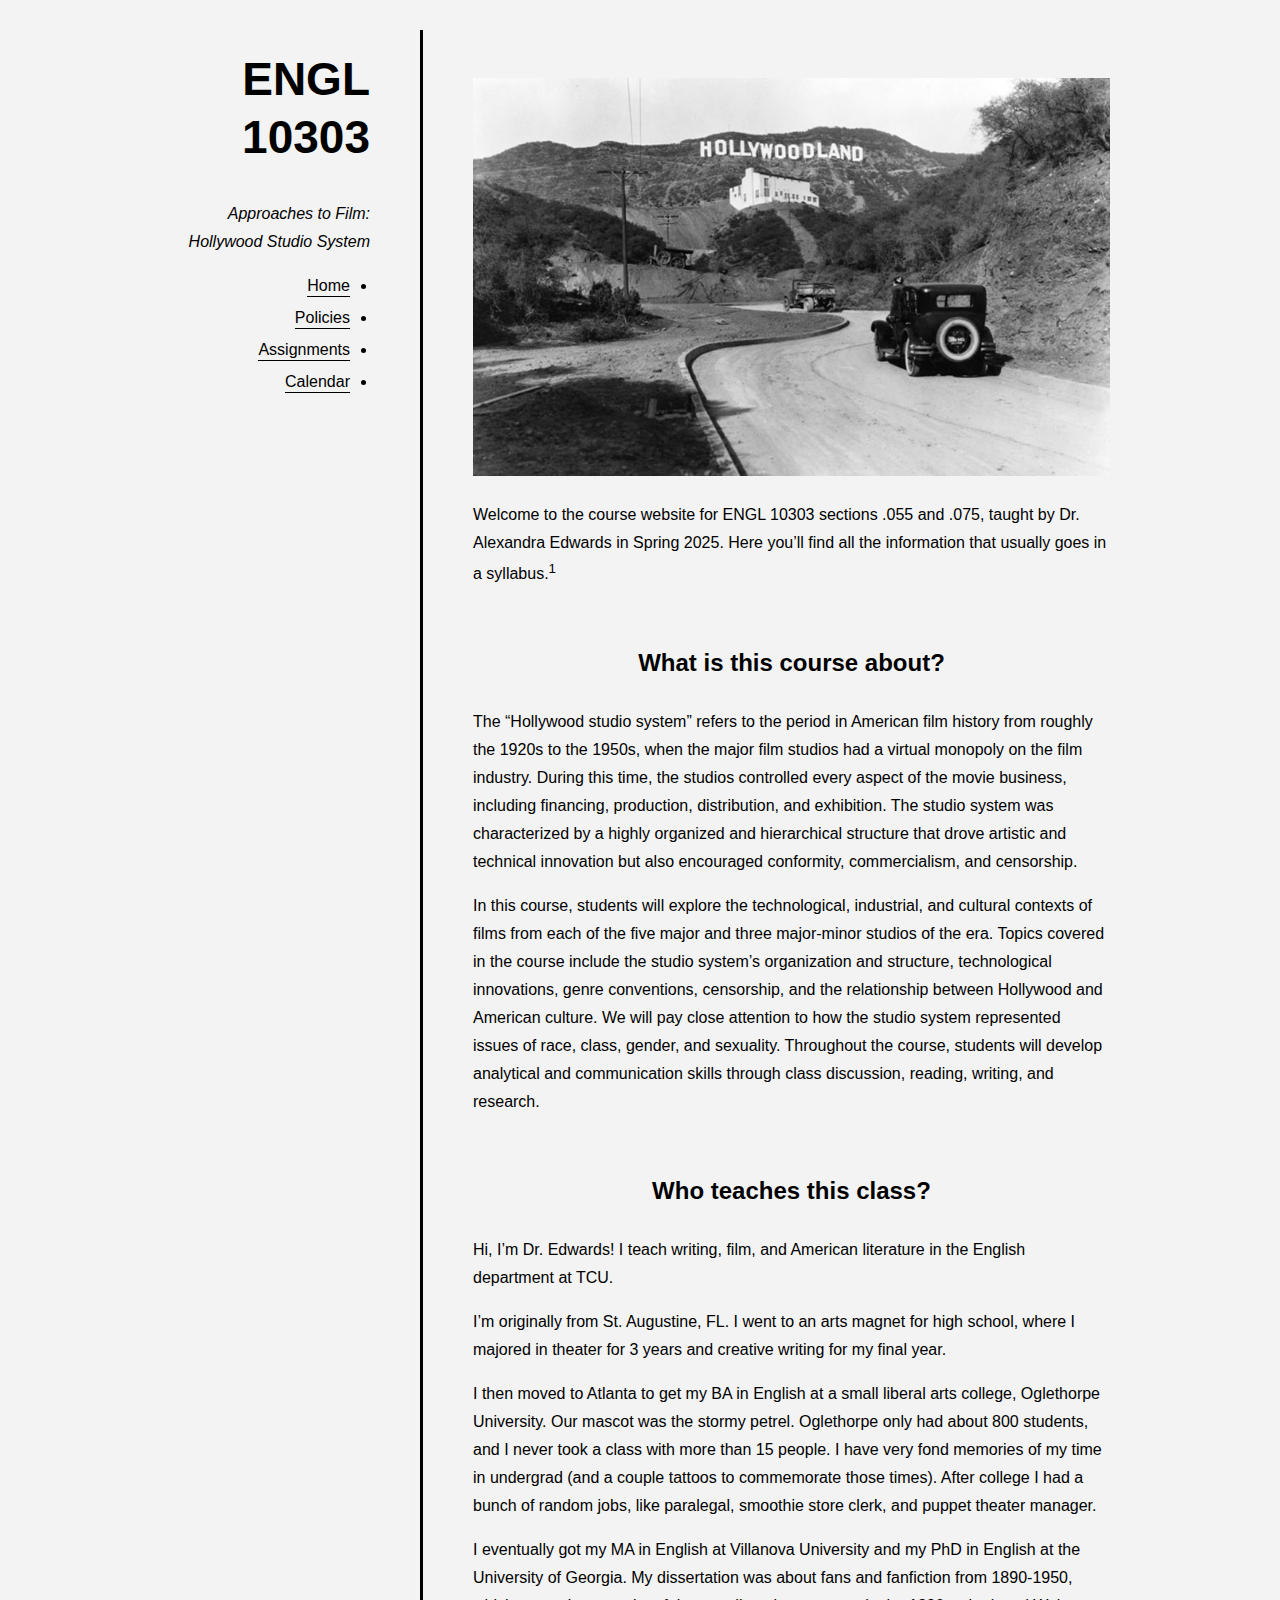
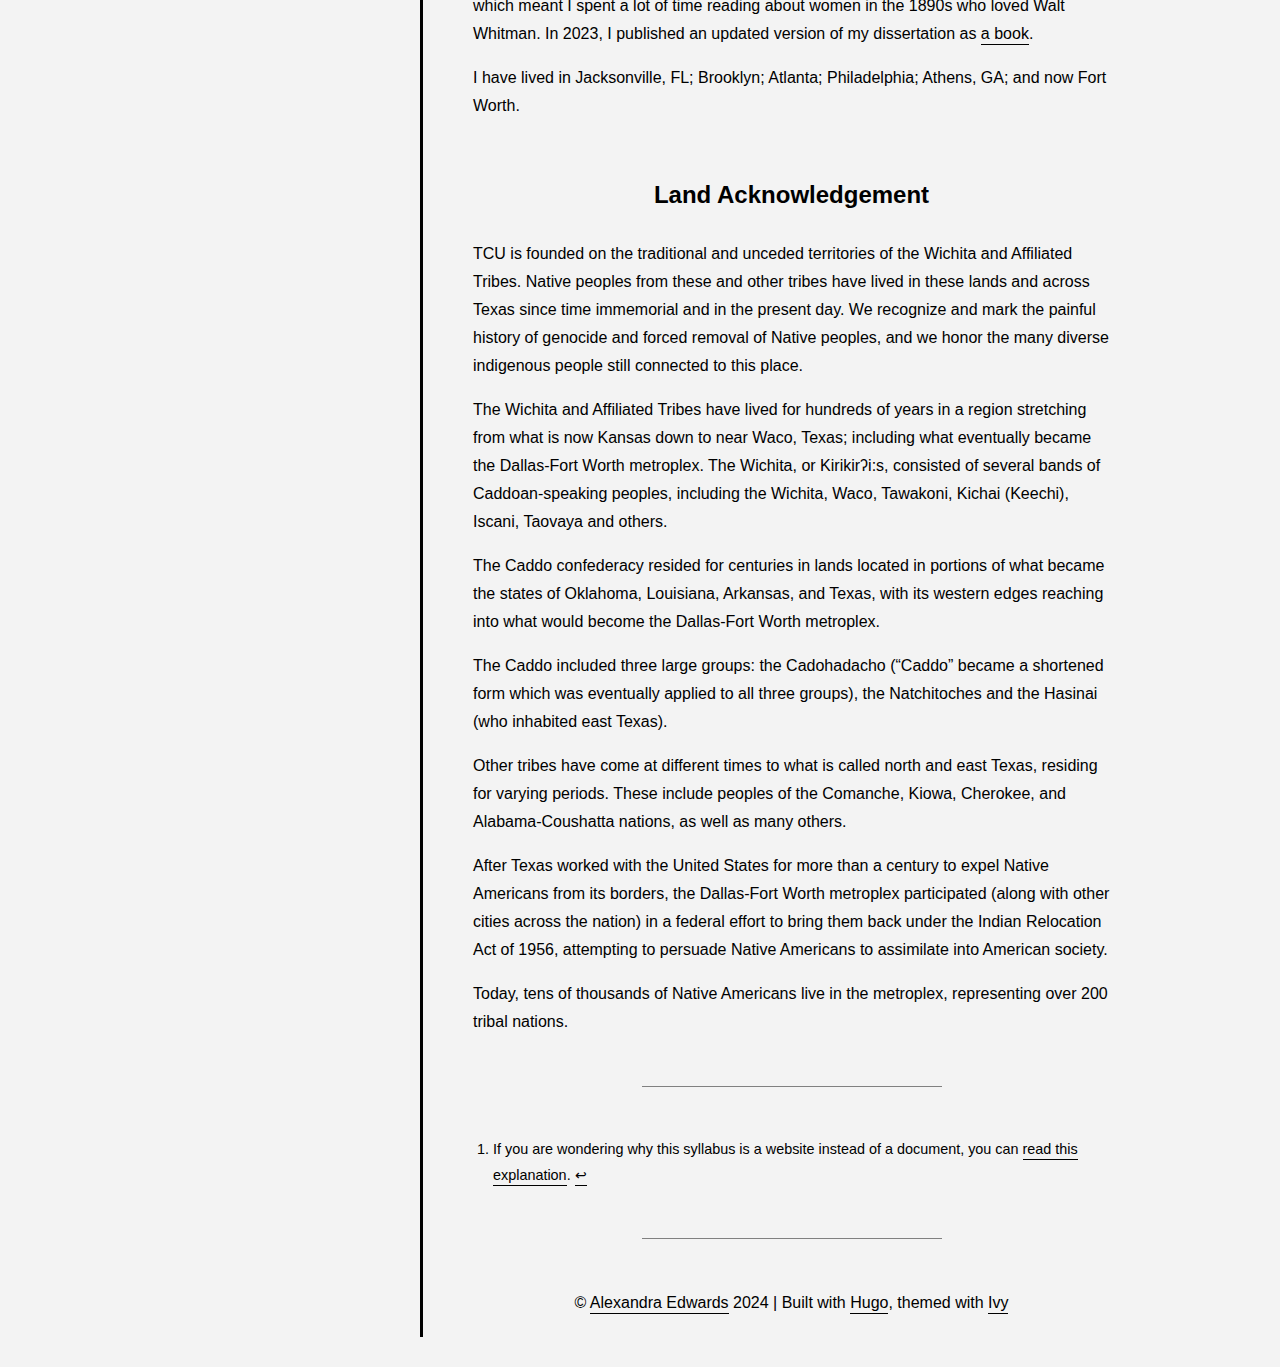
==== index.html @ 49431408 "Add files via upload" ====
<!DOCTYPE html>
<html lang="en-us">

  <head>
	<meta name="generator" content="Hugo 0.136.5">
    <meta charset="utf-8">
    <meta name="viewport" content="width=device-width, initial-scale=1">
    
    <title>ENGL 10303</title>
    <meta property="og:title" content="ENGL 10303">
    <meta property="og:type" content="website">
    
    <meta name="twitter:card" content="summary">

    
    
      
    

    
    <meta property="description" content="Approaches to Film: Hollywood Studio System">
    

    
    
    

    

    
    <link href="/index.xml" rel="alternate" type="application/rss+xml" title="ENGL 10303" />
    
    

    <link rel="stylesheet" href="/css/style.css" />
    <link rel="stylesheet" href="/css/fonts.css" />
    
  </head>
  <body class="home">
    <header class="masthead">
      <h1><a href="/">ENGL 10303</a></h1>

<p class="tagline">Approaches to Film: Hollywood Studio System</p>

      <nav class="menu">
  <input id="menu-check" type="checkbox" hidden/>
  <label id="menu-label" for="menu-check" class="unselectable" hidden>
    <span class="icon close-icon">✕</span>
    <span class="icon open-icon">☰</span>
    <span class="text">Menu</span>
  </label>
  <ul>
  
  
  <li class="active"><a href="/">Home</a></li>
  
  <li><a href="/policies/">Policies</a></li>
  
  <li><a href="/assignments/">Assignments</a></li>
  
  <li><a href="/calendar/">Calendar</a></li>
  
  
  </ul>
</nav>

    </header>

    <article class="main">
      <header class="title">
      

      </header>


<p><img src="/hollywoodland.jpg" alt="The Hollywoodland sign in the Hollywood Hills, around 1925"></p>
<p>Welcome to the course website for ENGL 10303 sections .055 and .075, taught by Dr. Alexandra Edwards in Spring 2025. Here you&rsquo;ll find all the information that usually goes in a syllabus.<sup id="fnref:1"><a href="#fn:1" class="footnote-ref" role="doc-noteref">1</a></sup></p>
<h2 id="what-is-this-course-about">What is this course about?</h2>
<p>The “Hollywood studio system” refers to the period in American film history from roughly the 1920s to the 1950s, when the major film studios had a virtual monopoly on the film industry. During this time, the studios controlled every aspect of the movie business, including financing, production, distribution, and exhibition. The studio system was characterized by a highly organized and hierarchical structure that drove artistic and technical innovation but also encouraged conformity, commercialism, and censorship.</p>
<p>In this course, students will explore the technological, industrial, and cultural contexts of films from each of the five major and three major-minor studios of the era. Topics covered in the course include the studio system&rsquo;s organization and structure, technological innovations, genre conventions, censorship, and the relationship between Hollywood and American culture. We will pay close attention to how the studio system represented issues of race, class, gender, and sexuality. Throughout the course, students will develop analytical and communication skills through class discussion, reading, writing, and research.</p>
<h2 id="who-teaches-this-class">Who teaches this class?</h2>
<p>Hi, I’m Dr. Edwards! I teach writing, film, and American literature in the English department at TCU.</p>
<p>I’m originally from St. Augustine, FL. I went to an arts magnet for high school, where I majored in theater for 3 years and creative writing for my final year.</p>
<p>I then moved to Atlanta to get my BA in English at a small liberal arts college, Oglethorpe University. Our mascot was the stormy petrel. Oglethorpe only had about 800 students, and I never took a class with more than 15 people. I have very fond memories of my time in undergrad (and a couple tattoos to commemorate those times). After college I had a bunch of random jobs, like paralegal, smoothie store clerk, and puppet theater manager.</p>
<p>I eventually got my MA in English at Villanova University and my PhD in English at the University of Georgia. My dissertation was about fans and fanfiction from 1890-1950, which meant I spent a lot of time reading about women in the 1890s who loved Walt Whitman. In 2023, I published an updated version of my dissertation as <a href="http://beforefanfiction.com">a book</a>.</p>
<p>I have lived in Jacksonville, FL; Brooklyn; Atlanta; Philadelphia; Athens, GA; and now Fort Worth.</p>
<h2 id="land-acknowledgement">Land Acknowledgement</h2>
<p>TCU is founded on the traditional and unceded territories of the Wichita and Affiliated Tribes. Native peoples from these and other tribes have lived in these lands and across Texas since time immemorial and in the present day. We recognize and mark the painful history of genocide and forced removal of Native peoples, and we honor the many diverse indigenous people still connected to this place.</p>
<p>The Wichita and Affiliated Tribes have lived for hundreds of years in a region stretching from what is now Kansas down to near Waco, Texas; including what eventually became the Dallas-Fort Worth metroplex. The Wichita, or Kirikirʔi:s, consisted of several bands of Caddoan-speaking peoples, including the Wichita, Waco, Tawakoni, Kichai (Keechi), Iscani, Taovaya and others.</p>
<p>The Caddo confederacy resided for centuries in lands located in portions of what became the states of Oklahoma, Louisiana, Arkansas, and Texas, with its western edges reaching into what would become the Dallas-Fort Worth metroplex.</p>
<p>The Caddo included three large groups: the Cadohadacho (“Caddo” became a shortened form which was eventually applied to all three groups), the Natchitoches and the Hasinai (who inhabited east Texas).</p>
<p>Other tribes have come at different times to what is called north and east Texas, residing for varying periods. These include peoples of the Comanche, Kiowa, Cherokee, and Alabama-Coushatta nations, as well as many others.</p>
<p>After Texas worked with the United States for more than a century to expel Native Americans from its borders, the Dallas-Fort Worth metroplex participated (along with other cities across the nation) in a federal effort to bring them back under the Indian Relocation Act of 1956, attempting to persuade Native Americans to assimilate into American society.</p>
<p>Today, tens of thousands of Native Americans live in the metroplex, representing over 200 tribal nations.</p>
<div class="footnotes" role="doc-endnotes">
<hr>
<ol>
<li id="fn:1">
<p>If you are wondering why this syllabus is a website instead of a document, you can <a href="">read this explanation</a>.&#160;<a href="#fnref:1" class="footnote-backref" role="doc-backlink">&#x21a9;&#xfe0e;</a></p>
</li>
</ol>
</div>


<ul>
  
</ul>

  <footer>
  
  

  
  <hr>
  <div class="copyright">© <a href="https://nonmodernist.com">Alexandra Edwards</a> 2024 | Built with <a href="https://gohugo.io">Hugo</a>, themed with <a href="https://github.com/yihui/hugo-ivy">Ivy</a></div>
  
  </footer>
  </article>
  
  </body>
</html>
---- css/style.css ----
/* Micro Reset */

html {
  font-size: 100%;
  -webkit-text-size-adjust: 100%;
  -ms-text-size-adjust: 100%;
  box-sizing: border-box;
}

*, *:before, *:after {
  box-sizing: inherit;
}

body {
  margin: 0;
  padding: 0;
}

button, input, select, textarea, label {
  margin: 0;
  padding: 0;
  font-family: inherit;
  font-size: inherit;
}

img {
  max-width: 100%;
}

/* Typography */

body {
  line-height: 1.75;
  background-color: #f3f3f3;
}

.title * {
  font-weight: 500;
}

h1, h2 {
  padding: 0;
  margin: 60px 0 30px;
  line-height: 1.25;
  text-align: center;
}

h1 {
  font-size: 32px;
}

h2 {
  font-size: 24px;
}

blockquote {
  margin: 1em 0;
  padding: 0 2em;
  border-left: 3px solid #ddd;
}

/* Code */

pre, code {
  font-size: .9em;
}

pre code {
  display: block;
  border: 1px solid #ddd;
  box-shadow: 5px 5px 5px #eee;
  padding: 1em;
  overflow-x: auto;
  line-height: 1.75;
}

code {
  background: #f9f9f9;
}

pre code {
  background: none;
}

/* Lists */

ul, ol {
  padding: 0 0 0 20px;
}

li {
  margin: 4px 0;
  padding: 0;
}

/* Links */

a {
  color: black;
  text-decoration: none;
  padding-bottom: 2px;
  border-bottom: 1px solid;
}

a:hover {
}

sup a {
  border-bottom: none;
}

/* Miscellanea */

hr {
  display: block;
  height: 1px;
  border: 0;
  border-top: 1px solid;
  margin: 50px auto;
  padding: 0;
  max-width: 300px;
}

.copyright {
  text-align: center;
}

.post-nav {
  display: flex;
  justify-content: space-between;
  font-weight: bold;
}

.nav-next {
  margin-left: 1em;
  text-align: right;
}

.nav-prev {
  margin-right: 1em;
}

.comments {
  margin-top: 20px;
}

/* Layout */

body {
  width: 960px;
  margin: 0 auto;
  padding: 30px 0;
}

.masthead {
  width: 260px;
  padding: 20px 50px 20px 10px;
  float: left;
}

.main {
  width: 700px;
  padding: 32px 10px 20px 50px;
  margin-left: 260px;
  border-left: 3px solid black;
  min-height: calc(100vh - 60px);
}

/* Masthead */

.masthead h1 {
  margin-top: 0;
  margin-bottom: 34px;
  padding: 0;
  text-align: right;
  font-size: 46px;
  line-height: 58px;
}

.masthead h1 a {
  border-bottom: none;
}

.masthead .tagline {
  font-style: italic;
  text-align: right;
}

.masthead .menu {
  margin-right: 20px;
  direction: rtl;
}

.masthead .menu a {
  direction: ltr;
}

.masthead .menu ul ul {
  list-style: none;
  margin-left: 10px;
  margin-right: 10px;
}

.masthead .menu li li::before {
  content: "•\00a\000a0\00a0"
}

#menu-check {
  display: none;
}

#menu-label {
  display: none;
}

/* Main */

.main .title h1 {
  margin-top: 0;
  margin-bottom: 40px;
}

.title h3 {
  text-align: center;
}

.subtitle {
  color: #666;
}

/* Footnotes */

.footnotes {
  font-size: .9em;
}

/* Tables */

table {
  margin: auto;
  border-top: 1px solid #666;
  border-bottom: 1px solid #666;
}

table thead th {
  border-bottom: 1px solid #666;
}

th, td {
  padding: 5px;
}

thead, tfoot, tr:nth-child(even) {
  background: #f8f8f8;
}

/**
 * Utility Styles
 */

.unselectable {
  -webkit-user-select: none;
  -moz-user-select: none;
  -ms-user-select: none;
  user-select: none;
}

/**
 * -------------------------------------------------------------------------
 *  Media Queries
 * -------------------------------------------------------------------------
 *
 * The @viewport tag does the same thing as
 *
 *   <meta name="viewport" content="width=device-width">
 *
 * but in the future W3C standard way. The -ms- prefix is required for
 * IE10+ to render responsive styling in Windows 8 "snapped" views;
 * IE10+ does not honour the meta tag.
 */

@-ms-viewport {
  width: device-width;
}

@viewport {
  width: device-width;
}

/* Tablet screens and smaller */

@media screen and (max-width: 960px) {

  body {
    width: auto;
    max-width: 700px;
  }

  .masthead {
    width: auto;
    float: none;
    padding: 20px 0 60px;
    text-align: center;
    margin-left: 10px;
    margin-right: 10px;
    border-bottom: 3px solid black;
  }

  .main {
    width: auto;
    padding: 40px 10px;
    margin-left: 0;
    border-left: none;
    min-height: auto;
  }

  .masthead h1 {
    text-align: center;
  }

  .masthead .tagline {
    text-align: center;
  }

  .masthead .menu {
    direction: ltr;
    max-width: 300px;
    margin-left: auto;
    margin-right: auto;
  }

  .masthead .menu ul {
    text-align: left;
    margin: 0;
    padding: 0;
  }

  .masthead .menu ul ul {
    margin: 0;
  }

  .masthead .menu li {
    border-bottom: 1px solid;
    list-style: none;
    margin: 0;
    padding: 0;
  }

  .masthead .menu li:first-child {
    border-top: 1px solid;
  }

  .masthead .menu li li:last-child {
    border-bottom: none;
  }

  .masthead .menu a {
    display: block;
    padding: 15px 20px;
    border-bottom: none;
  }

  .masthead .menu li li a {
    padding-left: 30px;
  }

  .masthead .menu li li::before {
    content: none;
  }

  .masthead .menu li li a::before {
    content: "•\00a0\00a0\00a0";
  }

  #menu-label {
    display: inline-block;
    padding: 0 20px;
    height: 50px;
    border: 1px solid;
    cursor: pointer;
    line-height: 50px;
    color: #333;
    font-size: 20px;
    margin-top: 10px;
  }

  #menu-label:hover, #menu-label:focus {
    border: 1px solid #888;
  }

  #menu-label .icon {
    padding-right: 8px;
    width: 30px;
  }

  #menu-check ~ label .close-icon {
    display: none;
  }

  #menu-check ~ label .open-icon {
    display: inline-block;
  }

  #menu-check:checked ~ label .close-icon {
    display: inline-block;
  }

  #menu-check:checked ~ label .open-icon {
    display: none;
  }

  #menu-check ~ ul {
    display: none;
  }

  #menu-check:checked ~ ul {
    display: block;
    margin-top: 50px;
    margin-bottom: 0;
  }
}

/* Landscape phone screens and smaller */

@media screen and (max-width: 720px) {
}

/* Portrait phone screens */

@media screen and (max-width: 480px) {

  body {
    font-size: 16px;
  }

  h1 {
    font-size: 28px;
  }

  h2 {
    font-size: 18px;
  }

  h3, h4, h5, h6 {
    font-size: 16px;
  }

  pre, code {
    font-size: 12px;
  }

  .masthead {
    padding-top: 0;
  }

}
---- css/fonts.css ----
body {
  font-family: Optima, 'Lucida Sans', Calibri, Candara, Arial, 'source-han-serif-sc', 'Source Han Serif SC', 'Source Han Serif CN', 'Source Han Serif TC', 'Source Han Serif TW', 'Source Han Serif', 'Noto Serif CJK SC', 'Songti SC', 'Microsoft YaHei', sans-serif;
}
code {
  font-family: "Lucida Console", 'Andale Mono', 'STKaiti', 'KaiTi', 'SimKai', monospace;
}
pre code {
  font-family: Consolas, "Lucida Console", Monaco, 'STKaiti', 'KaiTi', 'SimKai', monospace;
}
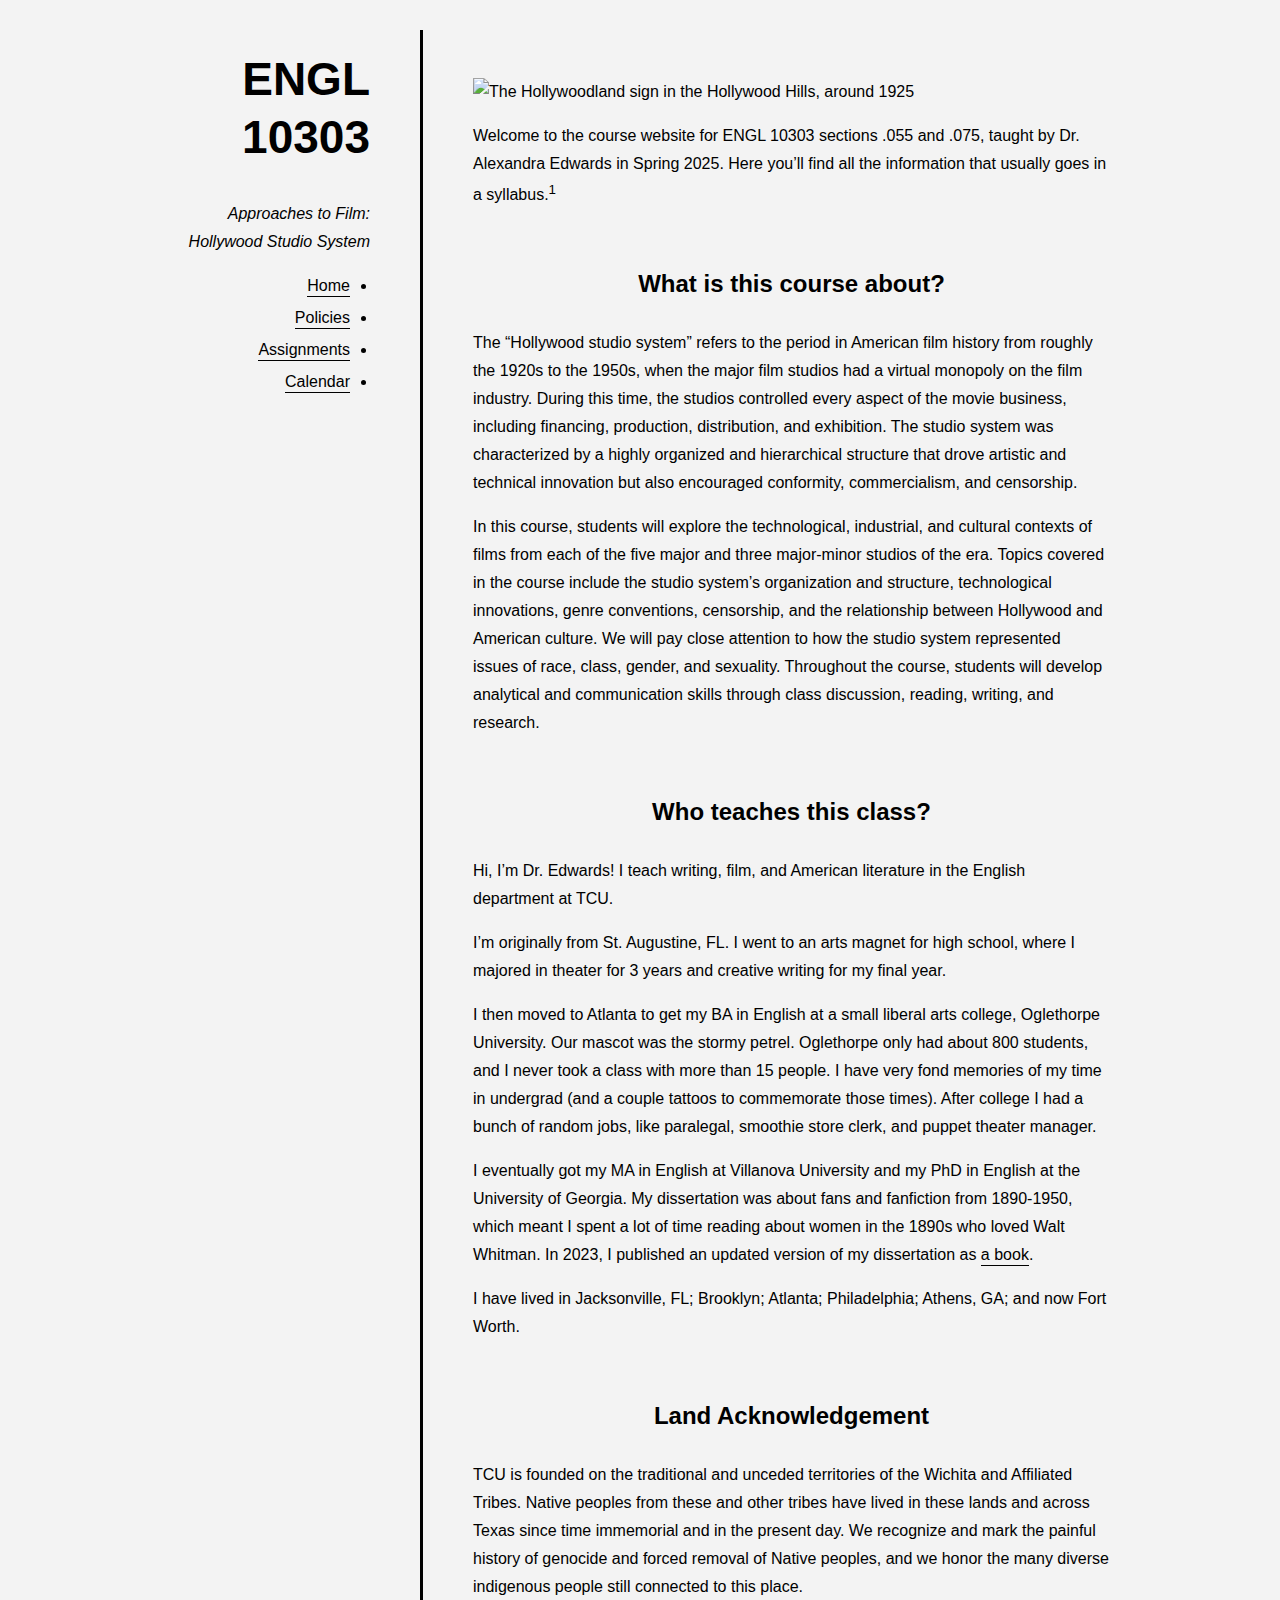
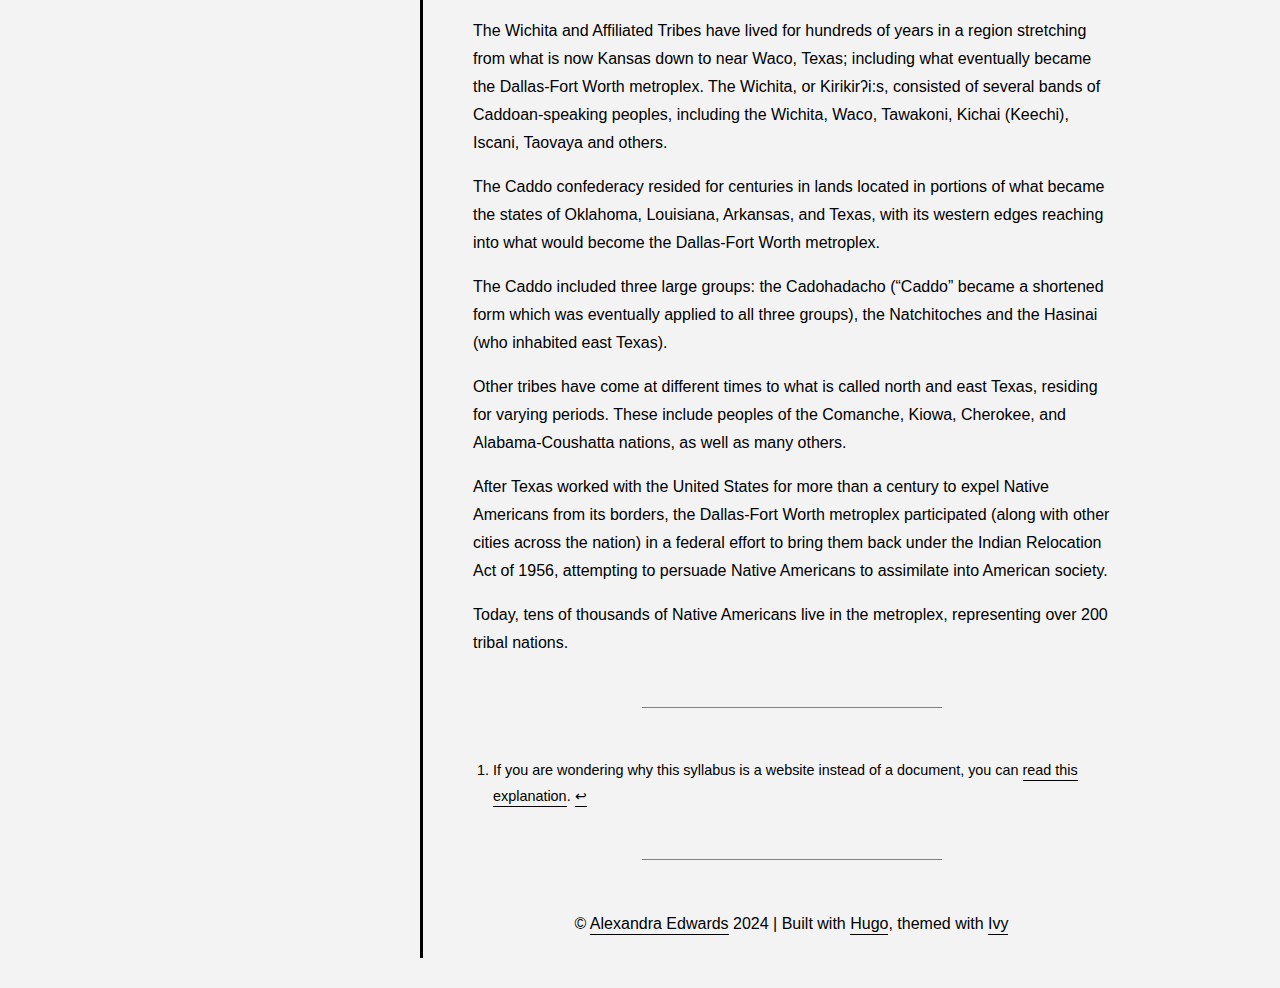
==== commit b895a373: "Add files via upload" ====
--- a/index.html
+++ b/index.html
@@ -6,9 +6,8 @@
     <meta charset="utf-8">
     <meta name="viewport" content="width=device-width, initial-scale=1">
     
-    <title>ENGL 10303</title>
-    <meta property="og:title" content="ENGL 10303">
-    <meta property="og:type" content="website">
+    <title>Home - ENGL 10303</title>
+    <meta property="og:title" content="Home - ENGL 10303">
     
     <meta name="twitter:card" content="summary">
 
@@ -18,7 +17,12 @@
     
 
     
-    <meta property="description" content="Approaches to Film: Hollywood Studio System">
+      
+      <meta property="description" content="
+Welcome to the course website for ENGL 10303 sections .055 and .075, taught by Dr. Alexandra Edwards in Spring 2025. Here you&rsquo;ll find all the information that usually goes in a syllabus.1 &amp;hellip;">
+      <meta property="og:description" content="
+Welcome to the course website for ENGL 10303 sections .055 and .075, taught by Dr. Alexandra Edwards in Spring 2025. Here you&rsquo;ll find all the information that usually goes in a syllabus.1 &amp;hellip;">
+      
     
 
     
@@ -28,7 +32,7 @@
     
 
     
-    <link href="/index.xml" rel="alternate" type="application/rss+xml" title="ENGL 10303" />
+    <link href="/engl10303/index.xml" rel="alternate" type="application/rss+xml" title="ENGL 10303" />
     
     
 
@@ -52,13 +56,13 @@
   <ul>
   
   
-  <li class="active"><a href="/">Home</a></li>
+  <li class="active"><a href="/engl10303/">Home</a></li>
   
-  <li><a href="/policies/">Policies</a></li>
+  <li><a href="/engl10303/policies/">Policies</a></li>
   
-  <li><a href="/assignments/">Assignments</a></li>
+  <li><a href="/engl10303/assignments/">Assignments</a></li>
   
-  <li><a href="/calendar/">Calendar</a></li>
+  <li><a href="/engl10303/calendar/">Calendar</a></li>
   
   
   </ul>
@@ -73,7 +77,7 @@
       </header>
 
 
-<p><img src="/hollywoodland.jpg" alt="The Hollywoodland sign in the Hollywood Hills, around 1925"></p>
+<p><img src="engl10303/hollywoodland.jpg" alt="The Hollywoodland sign in the Hollywood Hills, around 1925"></p>
 <p>Welcome to the course website for ENGL 10303 sections .055 and .075, taught by Dr. Alexandra Edwards in Spring 2025. Here you&rsquo;ll find all the information that usually goes in a syllabus.<sup id="fnref:1"><a href="#fn:1" class="footnote-ref" role="doc-noteref">1</a></sup></p>
 <h2 id="what-is-this-course-about">What is this course about?</h2>
 <p>The “Hollywood studio system” refers to the period in American film history from roughly the 1920s to the 1950s, when the major film studios had a virtual monopoly on the film industry. During this time, the studios controlled every aspect of the movie business, including financing, production, distribution, and exhibition. The studio system was characterized by a highly organized and hierarchical structure that drove artistic and technical innovation but also encouraged conformity, commercialism, and censorship.</p>
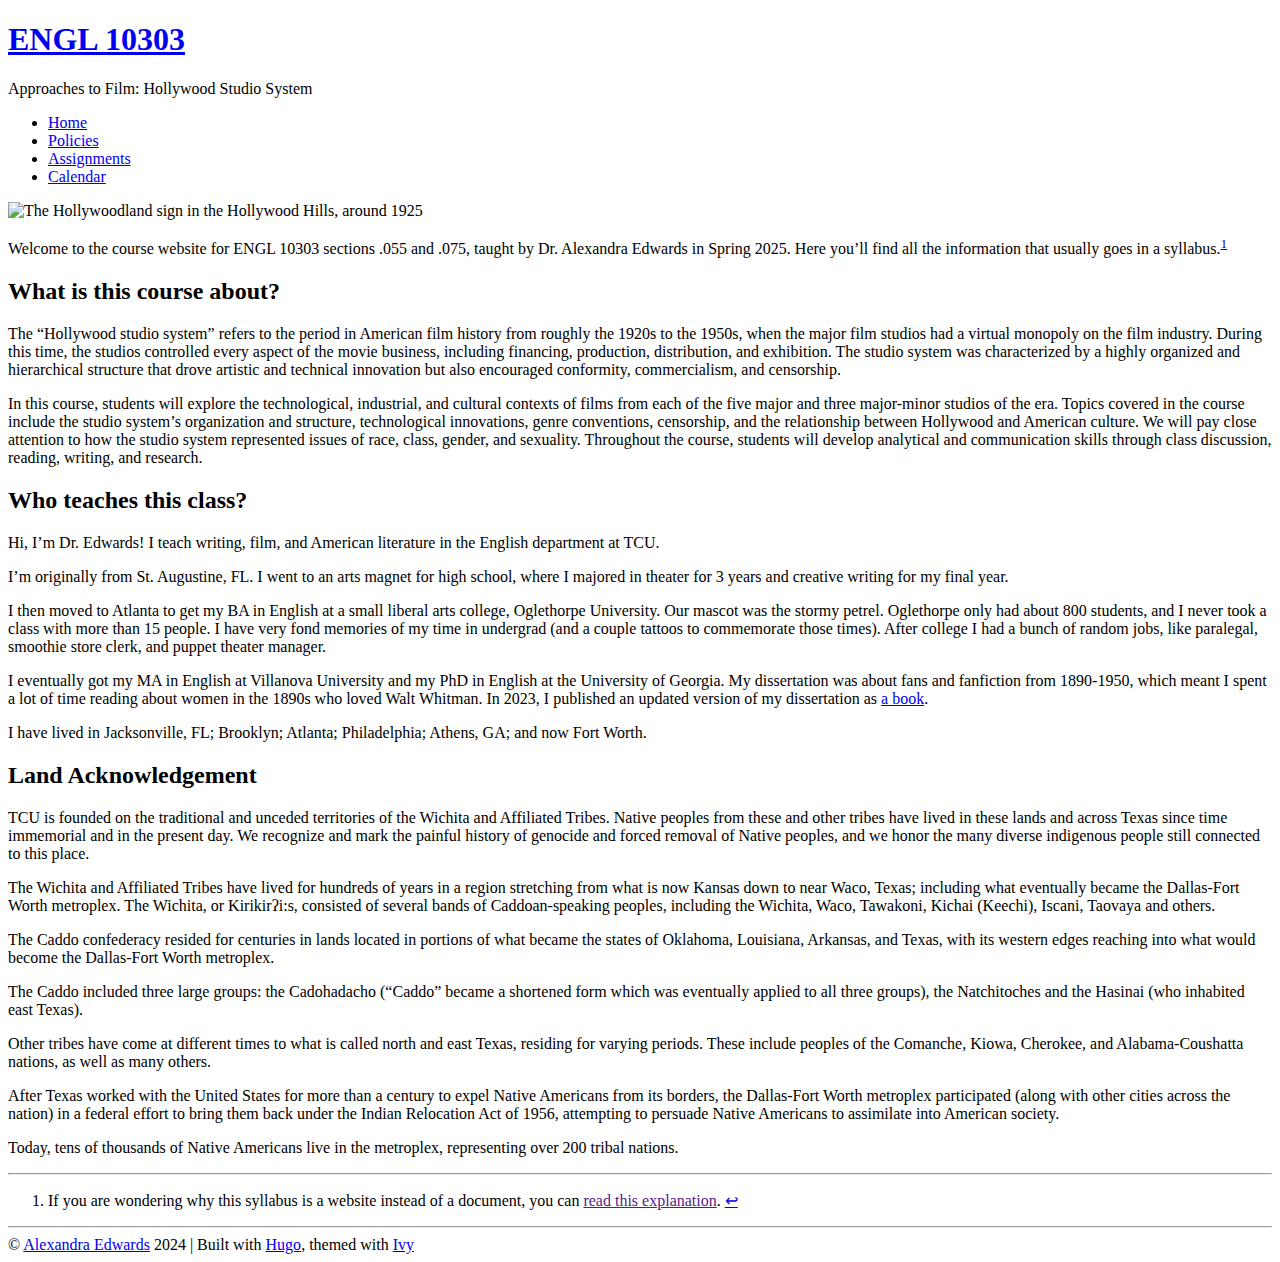
==== commit af1d1718: "Update index.html" ====
--- a/index.html
+++ b/index.html
@@ -36,8 +36,8 @@
     
     
 
-    <link rel="stylesheet" href="/css/style.css" />
-    <link rel="stylesheet" href="/css/fonts.css" />
+    <link rel="stylesheet" href="/engl10303/css/style.css" />
+    <link rel="stylesheet" href="/engl10303/css/fonts.css" />
     
   </head>
   <body class="home">
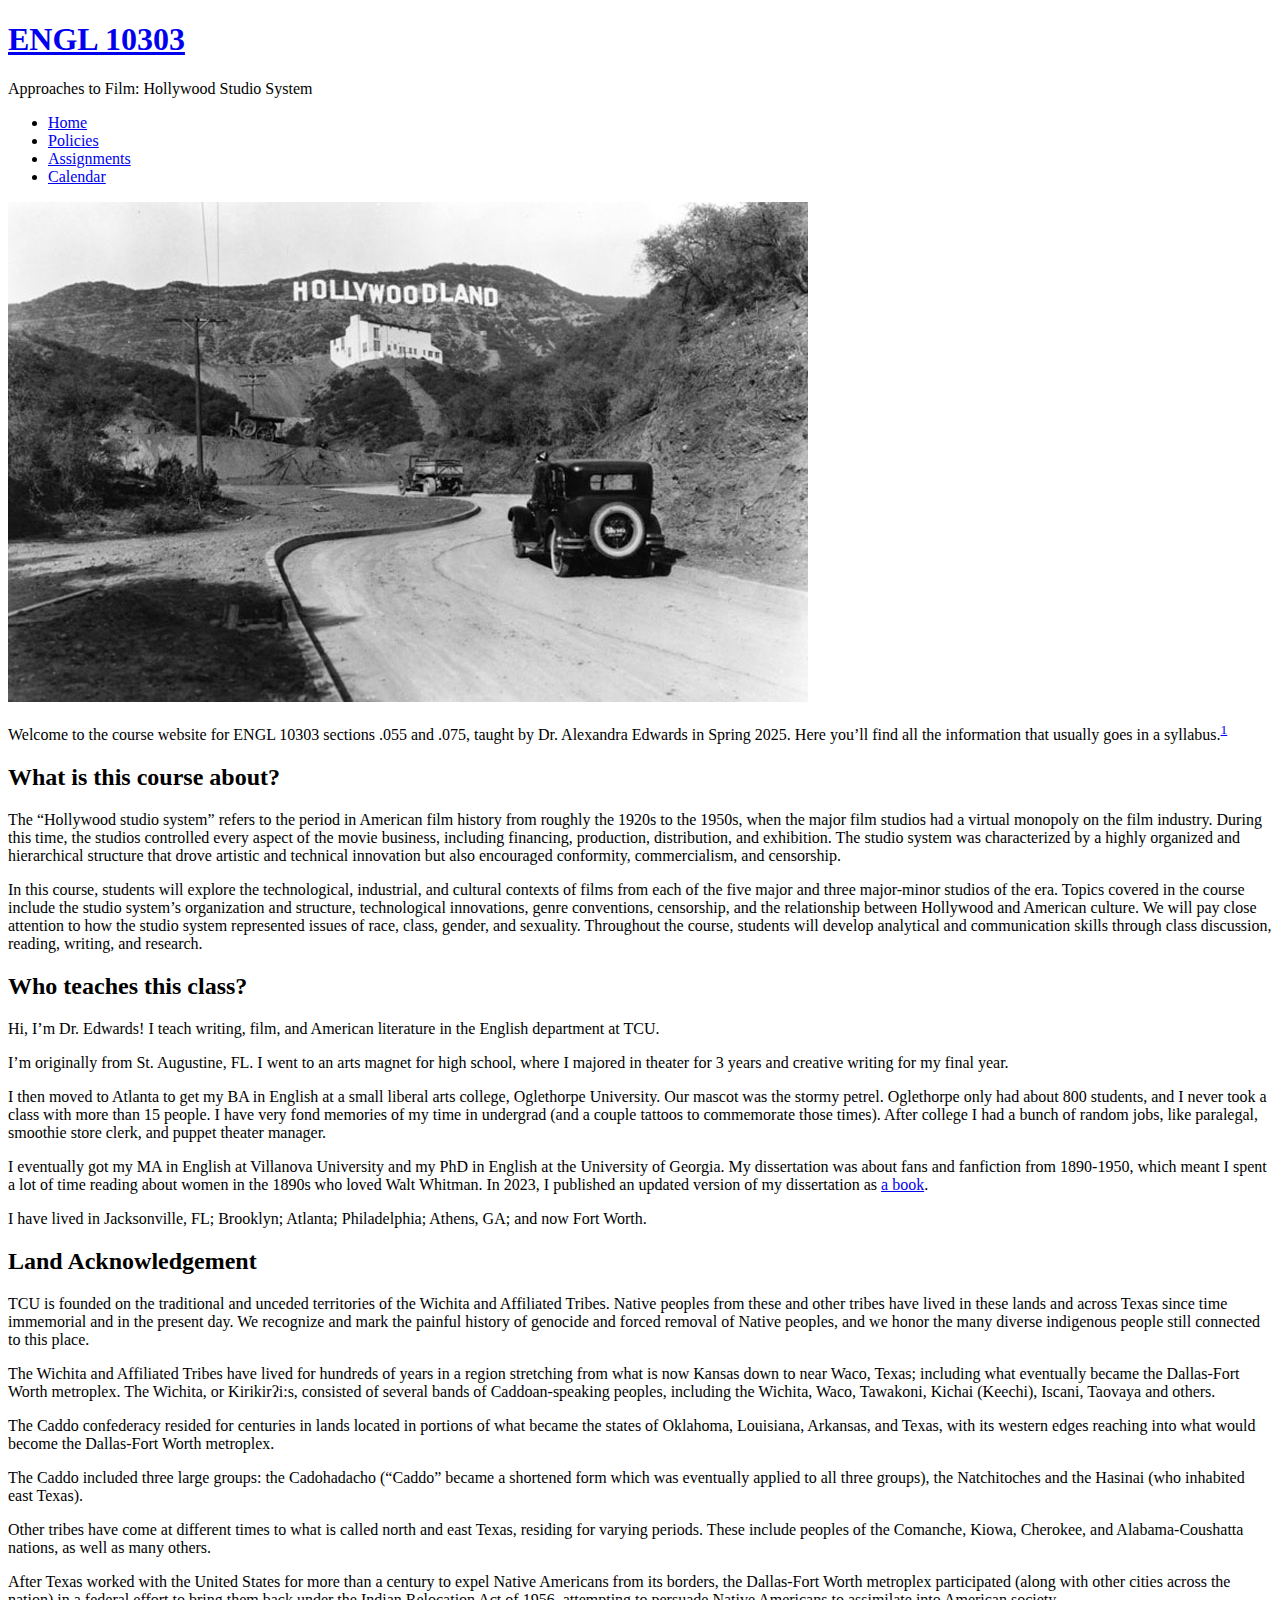
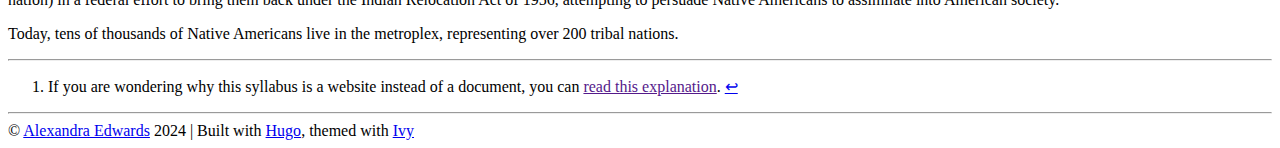
==== commit 387efdde: "Add files via upload" ====
--- a/index.html
+++ b/index.html
@@ -77,7 +77,7 @@
       </header>
 
 
-<p><img src="engl10303/hollywoodland.jpg" alt="The Hollywoodland sign in the Hollywood Hills, around 1925"></p>
+<p><img src="/hollywoodland.jpg" alt="The Hollywoodland sign in the Hollywood Hills, around 1925"></p>
 <p>Welcome to the course website for ENGL 10303 sections .055 and .075, taught by Dr. Alexandra Edwards in Spring 2025. Here you&rsquo;ll find all the information that usually goes in a syllabus.<sup id="fnref:1"><a href="#fn:1" class="footnote-ref" role="doc-noteref">1</a></sup></p>
 <h2 id="what-is-this-course-about">What is this course about?</h2>
 <p>The “Hollywood studio system” refers to the period in American film history from roughly the 1920s to the 1950s, when the major film studios had a virtual monopoly on the film industry. During this time, the studios controlled every aspect of the movie business, including financing, production, distribution, and exhibition. The studio system was characterized by a highly organized and hierarchical structure that drove artistic and technical innovation but also encouraged conformity, commercialism, and censorship.</p>
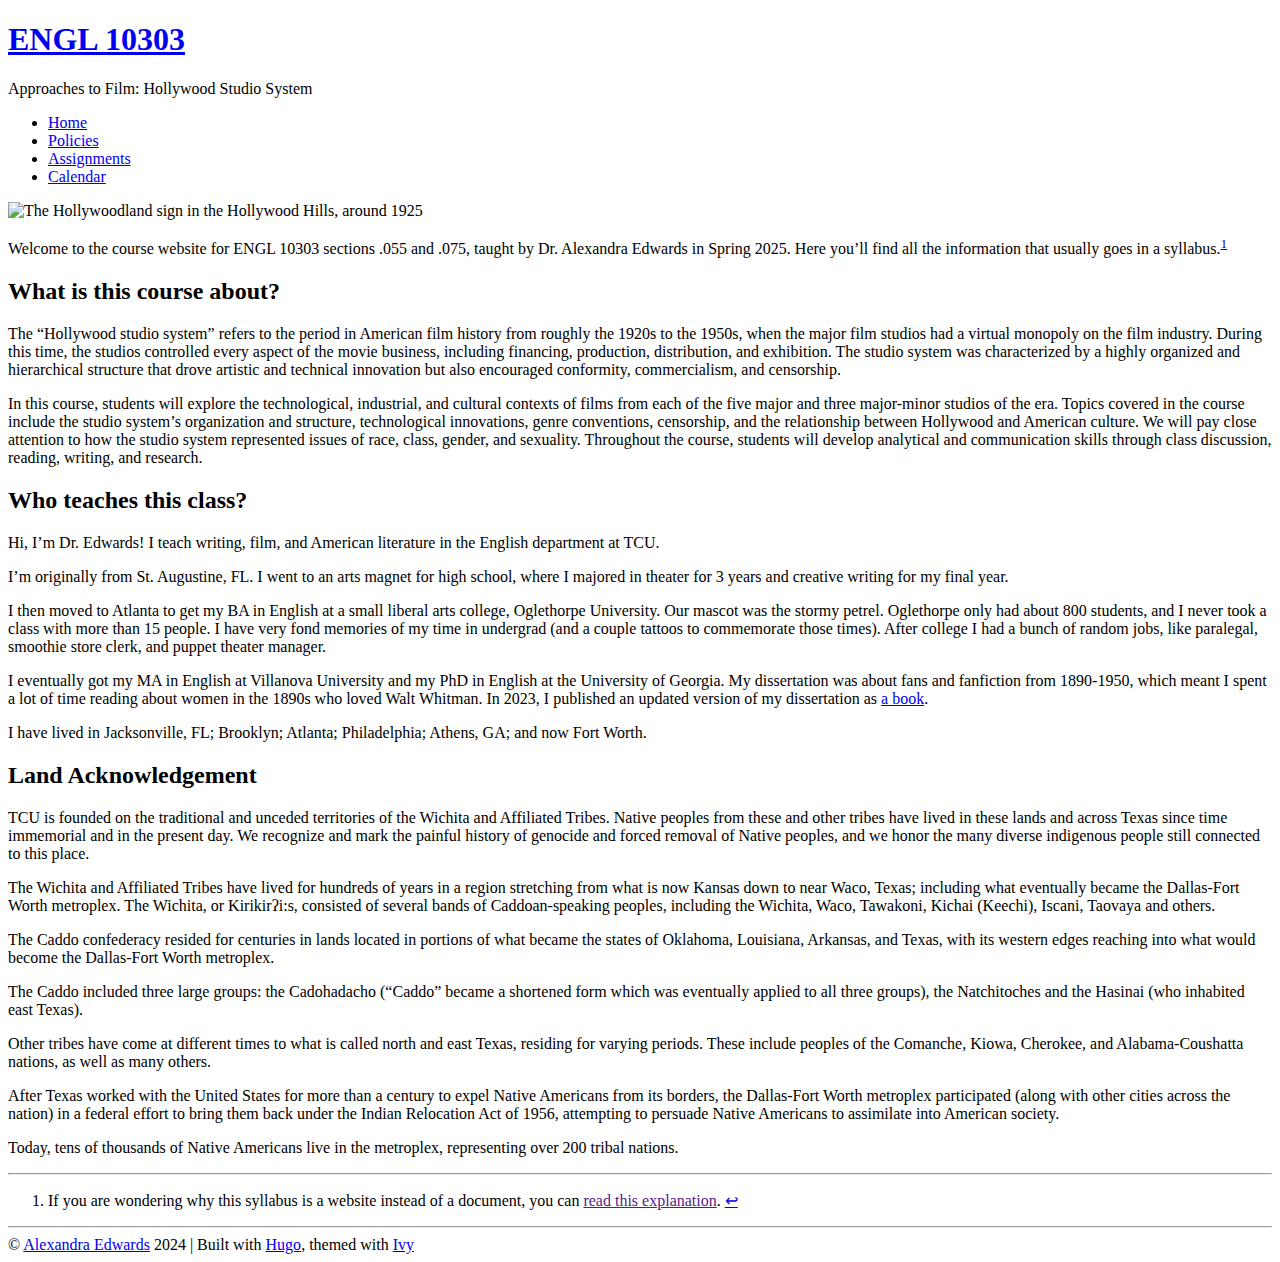
==== commit 69d488fe: "fix image load" ====
--- a/index.html
+++ b/index.html
@@ -77,7 +77,7 @@
       </header>
 
 
-<p><img src="/hollywoodland.jpg" alt="The Hollywoodland sign in the Hollywood Hills, around 1925"></p>
+<p><img src="/engl10303/hollywoodland.jpg" alt="The Hollywoodland sign in the Hollywood Hills, around 1925"></p>
 <p>Welcome to the course website for ENGL 10303 sections .055 and .075, taught by Dr. Alexandra Edwards in Spring 2025. Here you&rsquo;ll find all the information that usually goes in a syllabus.<sup id="fnref:1"><a href="#fn:1" class="footnote-ref" role="doc-noteref">1</a></sup></p>
 <h2 id="what-is-this-course-about">What is this course about?</h2>
 <p>The “Hollywood studio system” refers to the period in American film history from roughly the 1920s to the 1950s, when the major film studios had a virtual monopoly on the film industry. During this time, the studios controlled every aspect of the movie business, including financing, production, distribution, and exhibition. The studio system was characterized by a highly organized and hierarchical structure that drove artistic and technical innovation but also encouraged conformity, commercialism, and censorship.</p>
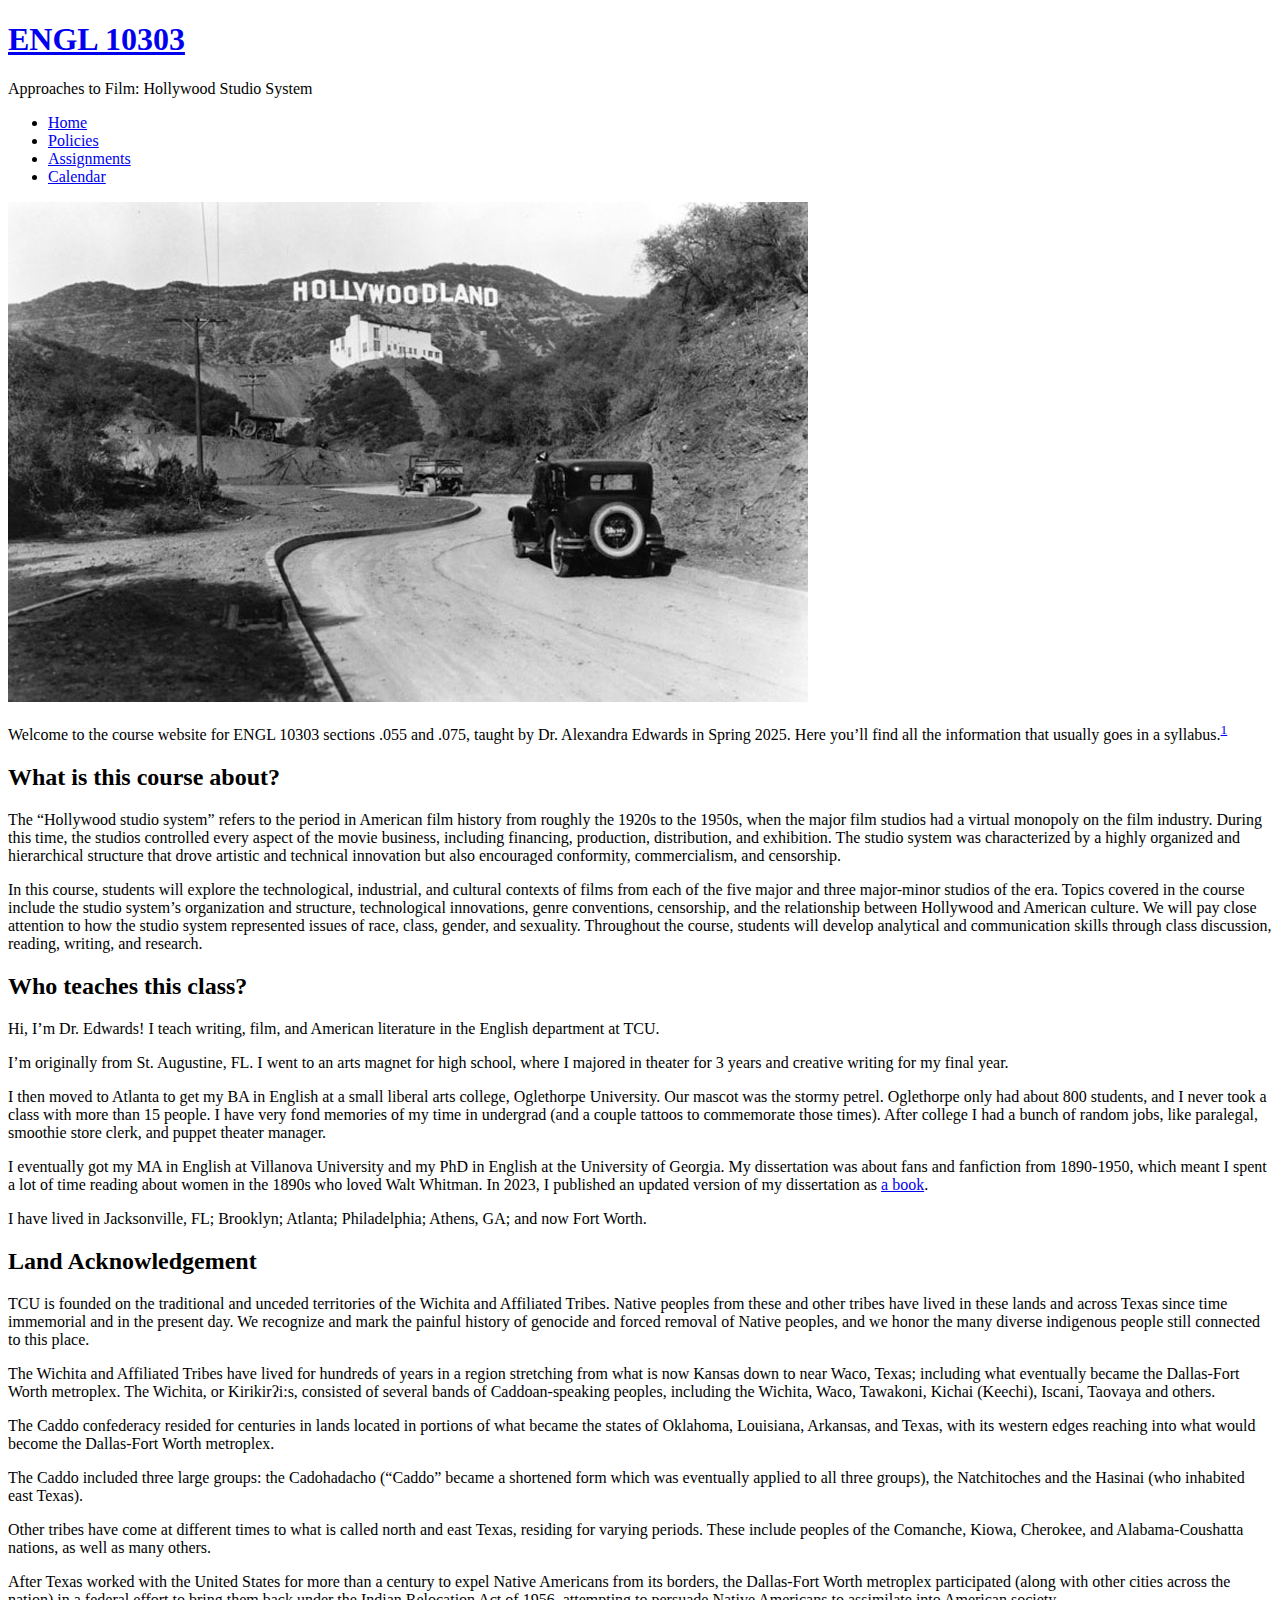
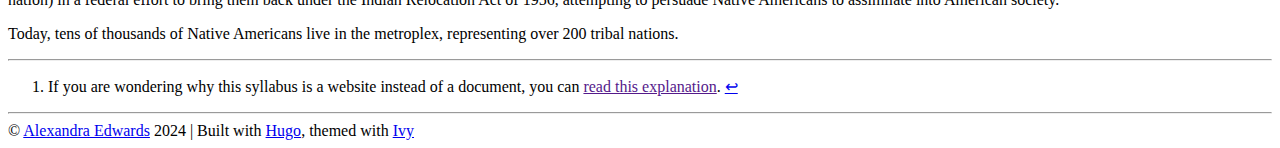
==== commit fc68bdeb: "troubleshoot tagline link in site title" ====
--- a/index.html
+++ b/index.html
@@ -42,7 +42,7 @@
   </head>
   <body class="home">
     <header class="masthead">
-      <h1><a href="/">ENGL 10303</a></h1>
+      <h1><a href="/engl10303/">ENGL 10303</a></h1>
 
 <p class="tagline">Approaches to Film: Hollywood Studio System</p>
 
@@ -77,7 +77,7 @@
       </header>
 
 
-<p><img src="/engl10303/hollywoodland.jpg" alt="The Hollywoodland sign in the Hollywood Hills, around 1925"></p>
+<p><img src="/hollywoodland.jpg" alt="The Hollywoodland sign in the Hollywood Hills, around 1925"></p>
 <p>Welcome to the course website for ENGL 10303 sections .055 and .075, taught by Dr. Alexandra Edwards in Spring 2025. Here you&rsquo;ll find all the information that usually goes in a syllabus.<sup id="fnref:1"><a href="#fn:1" class="footnote-ref" role="doc-noteref">1</a></sup></p>
 <h2 id="what-is-this-course-about">What is this course about?</h2>
 <p>The “Hollywood studio system” refers to the period in American film history from roughly the 1920s to the 1950s, when the major film studios had a virtual monopoly on the film industry. During this time, the studios controlled every aspect of the movie business, including financing, production, distribution, and exhibition. The studio system was characterized by a highly organized and hierarchical structure that drove artistic and technical innovation but also encouraged conformity, commercialism, and censorship.</p>
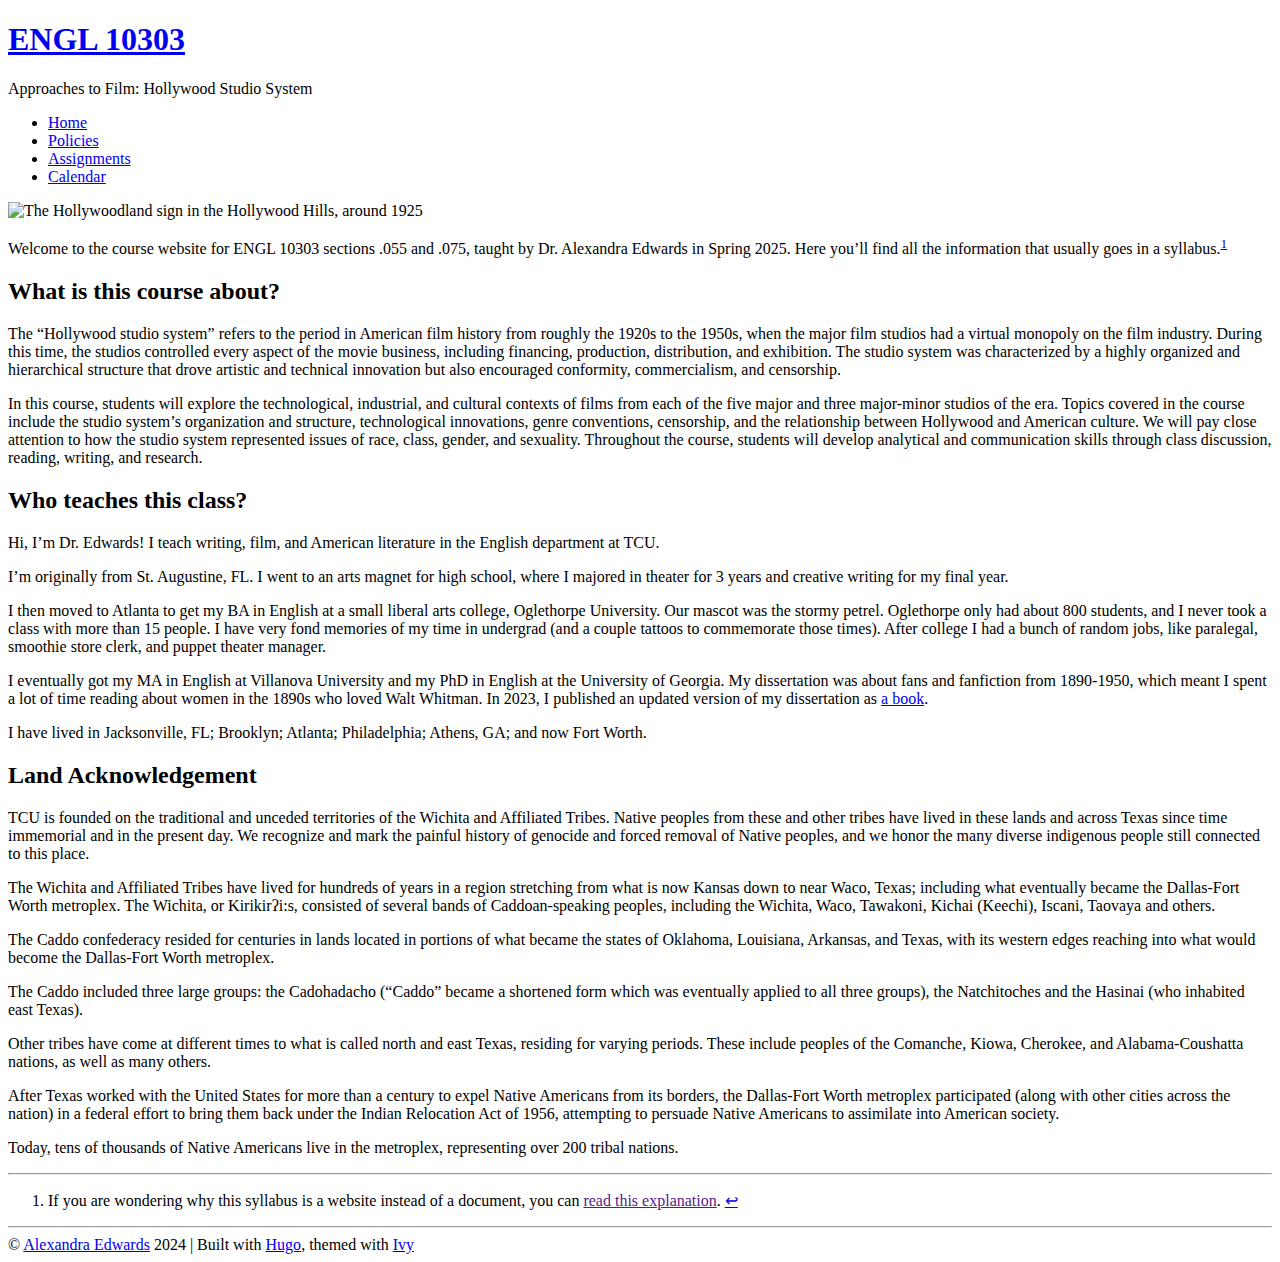
==== commit 5bff8dd2: "re-fix image source" ====
--- a/index.html
+++ b/index.html
@@ -77,7 +77,7 @@
       </header>
 
 
-<p><img src="/hollywoodland.jpg" alt="The Hollywoodland sign in the Hollywood Hills, around 1925"></p>
+<p><img src="/engl10303/hollywoodland.jpg" alt="The Hollywoodland sign in the Hollywood Hills, around 1925"></p>
 <p>Welcome to the course website for ENGL 10303 sections .055 and .075, taught by Dr. Alexandra Edwards in Spring 2025. Here you&rsquo;ll find all the information that usually goes in a syllabus.<sup id="fnref:1"><a href="#fn:1" class="footnote-ref" role="doc-noteref">1</a></sup></p>
 <h2 id="what-is-this-course-about">What is this course about?</h2>
 <p>The “Hollywood studio system” refers to the period in American film history from roughly the 1920s to the 1950s, when the major film studios had a virtual monopoly on the film industry. During this time, the studios controlled every aspect of the movie business, including financing, production, distribution, and exhibition. The studio system was characterized by a highly organized and hierarchical structure that drove artistic and technical innovation but also encouraged conformity, commercialism, and censorship.</p>
